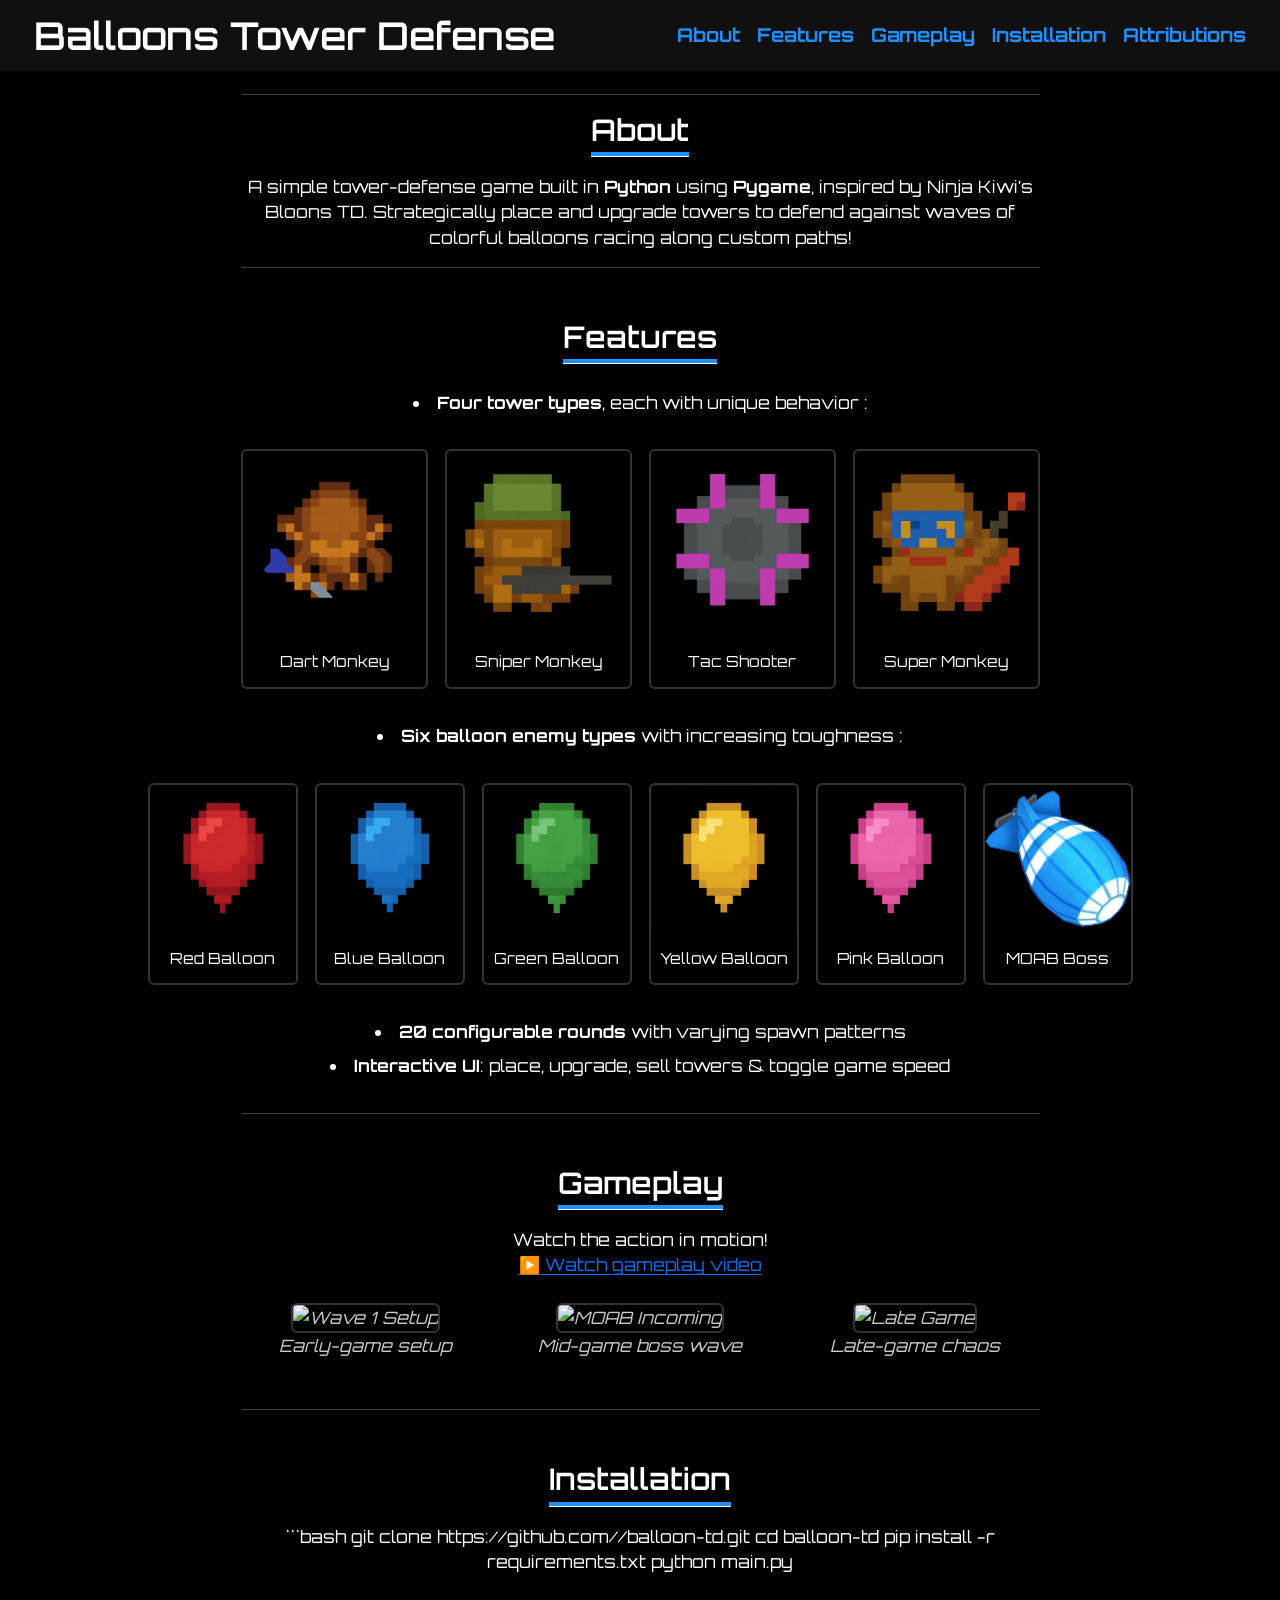
==== docs/index.html @ 15207406 "start to website" ====
<!DOCTYPE html>
<html xmlns="http://www.w3.org/1999/xhtml" lang="en" xml:lang="en"><head>

<meta charset="utf-8">
<meta name="generator" content="quarto-1.6.40">

<meta name="viewport" content="width=device-width, initial-scale=1.0, user-scalable=yes">


<title>index</title>
<style>
code{white-space: pre-wrap;}
span.smallcaps{font-variant: small-caps;}
div.columns{display: flex; gap: min(4vw, 1.5em);}
div.column{flex: auto; overflow-x: auto;}
div.hanging-indent{margin-left: 1.5em; text-indent: -1.5em;}
ul.task-list{list-style: none;}
ul.task-list li input[type="checkbox"] {
  width: 0.8em;
  margin: 0 0.8em 0.2em -1em; /* quarto-specific, see https://github.com/quarto-dev/quarto-cli/issues/4556 */ 
  vertical-align: middle;
}
</style>


<script src="index_files/libs/clipboard/clipboard.min.js"></script>
<script src="index_files/libs/quarto-html/quarto.js"></script>
<script src="index_files/libs/quarto-html/popper.min.js"></script>
<script src="index_files/libs/quarto-html/tippy.umd.min.js"></script>
<script src="index_files/libs/quarto-html/anchor.min.js"></script>
<link href="index_files/libs/quarto-html/tippy.css" rel="stylesheet">
<link href="index_files/libs/quarto-html/quarto-syntax-highlighting-549806ee2085284f45b00abea8c6df48.css" rel="stylesheet" id="quarto-text-highlighting-styles">
<script src="index_files/libs/bootstrap/bootstrap.min.js"></script>
<link href="index_files/libs/bootstrap/bootstrap-icons.css" rel="stylesheet">
<link href="index_files/libs/bootstrap/bootstrap-4ce768e874d43d81a767deb3a4ad9aad.min.css" rel="stylesheet" append-hash="true" id="quarto-bootstrap" data-mode="light">


</head>

<body class="fullcontent">

<div id="quarto-content" class="page-columns page-rows-contents page-layout-article">

<main class="content" id="quarto-document-content">




<p><link rel="stylesheet" href="style.css"></p>
<header class="site-header">
<h1>
Balloons Tower Defense
</h1>
<nav class="site-nav">
<a href="#about">About</a> <a href="#features">Features</a> <a href="#gameplay">Gameplay</a> <a href="#installation">Installation</a> <a href="#Attributions">Attributions</a>
</nav>
</header>
<hr>
<section id="about" class="level2">
<h2 class="anchored" data-anchor-id="about">About</h2>
<p>A simple tower-defense game built in <strong>Python</strong> using <strong>Pygame</strong>, inspired by Ninja Kiwi’s Bloons TD. Strategically place and upgrade towers to defend against waves of colorful balloons racing along custom paths!</p>
<hr>
</section>
<section id="features" class="level2">
<h2 class="anchored" data-anchor-id="features">Features</h2>
<ul>
<li><strong>Four tower types</strong>, each with unique behavior :</li>
</ul>
<div class="tower-grid">
<figure class="tower-item figure">
<img src="screenshots/monkey_images/dart_monkey.png" alt="Dart Monkey" class="figure-img">
<figcaption>
Dart Monkey
</figcaption>
</figure>
<figure class="tower-item figure">
<img src="screenshots/monkey_images/sniper_monkey.png" alt="Sniper Monkey" class="figure-img">
<figcaption>
Sniper Monkey
</figcaption>
</figure>
<figure class="tower-item figure">
<img src="screenshots/monkey_images/tac_tower.png" alt="Tac Shooter" class="figure-img">
<figcaption>
Tac Shooter
</figcaption>
</figure>
<figure class="tower-item figure">
<img src="screenshots/monkey_images/super_monkey.png" alt="Super Monkey" class="figure-img">
<figcaption>
Super Monkey
</figcaption>
</figure>
</div>
<ul>
<li><strong>Six balloon enemy types</strong> with increasing toughness :</li>
</ul>
<div class="balloon-grid">
<figure class="balloon-item figure">
<img src="screenshots/balloon_images/red_balloon.png" alt="Red Balloon" class="figure-img">
<figcaption>
Red Balloon
</figcaption>
</figure>
<figure class="balloon-item figure">
<img src="screenshots/balloon_images/blue_balloon.png" alt="Blue Balloon" class="figure-img">
<figcaption>
Blue Balloon
</figcaption>
</figure>
<figure class="balloon-item figure">
<img src="screenshots/balloon_images/green_balloon.png" alt="Green Balloon" class="figure-img">
<figcaption>
Green Balloon
</figcaption>
</figure>
<figure class="balloon-item figure">
<img src="screenshots/balloon_images/yellow_balloon.png" alt="Yellow Balloon" class="figure-img">
<figcaption>
Yellow Balloon
</figcaption>
</figure>
<figure class="balloon-item figure">
<img src="screenshots/balloon_images/pink_balloon.png" alt="Pink Balloon" class="figure-img">
<figcaption>
Pink Balloon
</figcaption>
</figure>
<figure class="balloon-item figure">
<img src="screenshots/balloon_images/moab.png" alt="MOAB Boss" class="figure-img">
<figcaption>
MOAB Boss
</figcaption>
</figure>
</div>
<ul>
<li><strong>20 configurable rounds</strong> with varying spawn patterns<br>
</li>
<li><strong>Interactive UI</strong>: place, upgrade, sell towers &amp; toggle game speed</li>
</ul>
<hr>
</section>
<section id="gameplay" class="level2">
<h2 class="anchored" data-anchor-id="gameplay">Gameplay</h2>
<p>Watch the action in motion!<br>
<a href="https://youtu.be/%3Cyour-video-id%3E">▶️ Watch gameplay video</a></p>
<div class="screenshot-grid">
<p><!-- Screenshot 1 --> <img src="path/to/screenshot1.png" class="img-fluid" alt="Wave 1 Setup"><br>
<em>Early-game setup</em></p>
<p><!-- Screenshot 2 --> <img src="path/to/screenshot2.png" class="img-fluid" alt="MOAB Incoming"><br>
<em>Mid-game boss wave</em></p>
<p><!-- Screenshot 3 --> <img src="path/to/screenshot3.png" class="img-fluid" alt="Late Game"><br>
<em>Late-game chaos</em></p>
</div>
<hr>
</section>
<section id="installation" class="level2">
<h2 class="anchored" data-anchor-id="installation">Installation</h2>
<p>```bash git clone https://github.com/<your-username>/balloon-td.git cd balloon-td pip install -r requirements.txt python main.py</your-username></p>
</section>

</main>
<!-- /main column -->
<script id="quarto-html-after-body" type="application/javascript">
window.document.addEventListener("DOMContentLoaded", function (event) {
  const toggleBodyColorMode = (bsSheetEl) => {
    const mode = bsSheetEl.getAttribute("data-mode");
    const bodyEl = window.document.querySelector("body");
    if (mode === "dark") {
      bodyEl.classList.add("quarto-dark");
      bodyEl.classList.remove("quarto-light");
    } else {
      bodyEl.classList.add("quarto-light");
      bodyEl.classList.remove("quarto-dark");
    }
  }
  const toggleBodyColorPrimary = () => {
    const bsSheetEl = window.document.querySelector("link#quarto-bootstrap");
    if (bsSheetEl) {
      toggleBodyColorMode(bsSheetEl);
    }
  }
  toggleBodyColorPrimary();  
  const icon = "";
  const anchorJS = new window.AnchorJS();
  anchorJS.options = {
    placement: 'right',
    icon: icon
  };
  anchorJS.add('.anchored');
  const isCodeAnnotation = (el) => {
    for (const clz of el.classList) {
      if (clz.startsWith('code-annotation-')) {                     
        return true;
      }
    }
    return false;
  }
  const onCopySuccess = function(e) {
    // button target
    const button = e.trigger;
    // don't keep focus
    button.blur();
    // flash "checked"
    button.classList.add('code-copy-button-checked');
    var currentTitle = button.getAttribute("title");
    button.setAttribute("title", "Copied!");
    let tooltip;
    if (window.bootstrap) {
      button.setAttribute("data-bs-toggle", "tooltip");
      button.setAttribute("data-bs-placement", "left");
      button.setAttribute("data-bs-title", "Copied!");
      tooltip = new bootstrap.Tooltip(button, 
        { trigger: "manual", 
          customClass: "code-copy-button-tooltip",
          offset: [0, -8]});
      tooltip.show();    
    }
    setTimeout(function() {
      if (tooltip) {
        tooltip.hide();
        button.removeAttribute("data-bs-title");
        button.removeAttribute("data-bs-toggle");
        button.removeAttribute("data-bs-placement");
      }
      button.setAttribute("title", currentTitle);
      button.classList.remove('code-copy-button-checked');
    }, 1000);
    // clear code selection
    e.clearSelection();
  }
  const getTextToCopy = function(trigger) {
      const codeEl = trigger.previousElementSibling.cloneNode(true);
      for (const childEl of codeEl.children) {
        if (isCodeAnnotation(childEl)) {
          childEl.remove();
        }
      }
      return codeEl.innerText;
  }
  const clipboard = new window.ClipboardJS('.code-copy-button:not([data-in-quarto-modal])', {
    text: getTextToCopy
  });
  clipboard.on('success', onCopySuccess);
  if (window.document.getElementById('quarto-embedded-source-code-modal')) {
    const clipboardModal = new window.ClipboardJS('.code-copy-button[data-in-quarto-modal]', {
      text: getTextToCopy,
      container: window.document.getElementById('quarto-embedded-source-code-modal')
    });
    clipboardModal.on('success', onCopySuccess);
  }
    var localhostRegex = new RegExp(/^(?:http|https):\/\/localhost\:?[0-9]*\//);
    var mailtoRegex = new RegExp(/^mailto:/);
      var filterRegex = new RegExp('/' + window.location.host + '/');
    var isInternal = (href) => {
        return filterRegex.test(href) || localhostRegex.test(href) || mailtoRegex.test(href);
    }
    // Inspect non-navigation links and adorn them if external
 	var links = window.document.querySelectorAll('a[href]:not(.nav-link):not(.navbar-brand):not(.toc-action):not(.sidebar-link):not(.sidebar-item-toggle):not(.pagination-link):not(.no-external):not([aria-hidden]):not(.dropdown-item):not(.quarto-navigation-tool):not(.about-link)');
    for (var i=0; i<links.length; i++) {
      const link = links[i];
      if (!isInternal(link.href)) {
        // undo the damage that might have been done by quarto-nav.js in the case of
        // links that we want to consider external
        if (link.dataset.originalHref !== undefined) {
          link.href = link.dataset.originalHref;
        }
      }
    }
  function tippyHover(el, contentFn, onTriggerFn, onUntriggerFn) {
    const config = {
      allowHTML: true,
      maxWidth: 500,
      delay: 100,
      arrow: false,
      appendTo: function(el) {
          return el.parentElement;
      },
      interactive: true,
      interactiveBorder: 10,
      theme: 'quarto',
      placement: 'bottom-start',
    };
    if (contentFn) {
      config.content = contentFn;
    }
    if (onTriggerFn) {
      config.onTrigger = onTriggerFn;
    }
    if (onUntriggerFn) {
      config.onUntrigger = onUntriggerFn;
    }
    window.tippy(el, config); 
  }
  const noterefs = window.document.querySelectorAll('a[role="doc-noteref"]');
  for (var i=0; i<noterefs.length; i++) {
    const ref = noterefs[i];
    tippyHover(ref, function() {
      // use id or data attribute instead here
      let href = ref.getAttribute('data-footnote-href') || ref.getAttribute('href');
      try { href = new URL(href).hash; } catch {}
      const id = href.replace(/^#\/?/, "");
      const note = window.document.getElementById(id);
      if (note) {
        return note.innerHTML;
      } else {
        return "";
      }
    });
  }
  const xrefs = window.document.querySelectorAll('a.quarto-xref');
  const processXRef = (id, note) => {
    // Strip column container classes
    const stripColumnClz = (el) => {
      el.classList.remove("page-full", "page-columns");
      if (el.children) {
        for (const child of el.children) {
          stripColumnClz(child);
        }
      }
    }
    stripColumnClz(note)
    if (id === null || id.startsWith('sec-')) {
      // Special case sections, only their first couple elements
      const container = document.createElement("div");
      if (note.children && note.children.length > 2) {
        container.appendChild(note.children[0].cloneNode(true));
        for (let i = 1; i < note.children.length; i++) {
          const child = note.children[i];
          if (child.tagName === "P" && child.innerText === "") {
            continue;
          } else {
            container.appendChild(child.cloneNode(true));
            break;
          }
        }
        if (window.Quarto?.typesetMath) {
          window.Quarto.typesetMath(container);
        }
        return container.innerHTML
      } else {
        if (window.Quarto?.typesetMath) {
          window.Quarto.typesetMath(note);
        }
        return note.innerHTML;
      }
    } else {
      // Remove any anchor links if they are present
      const anchorLink = note.querySelector('a.anchorjs-link');
      if (anchorLink) {
        anchorLink.remove();
      }
      if (window.Quarto?.typesetMath) {
        window.Quarto.typesetMath(note);
      }
      if (note.classList.contains("callout")) {
        return note.outerHTML;
      } else {
        return note.innerHTML;
      }
    }
  }
  for (var i=0; i<xrefs.length; i++) {
    const xref = xrefs[i];
    tippyHover(xref, undefined, function(instance) {
      instance.disable();
      let url = xref.getAttribute('href');
      let hash = undefined; 
      if (url.startsWith('#')) {
        hash = url;
      } else {
        try { hash = new URL(url).hash; } catch {}
      }
      if (hash) {
        const id = hash.replace(/^#\/?/, "");
        const note = window.document.getElementById(id);
        if (note !== null) {
          try {
            const html = processXRef(id, note.cloneNode(true));
            instance.setContent(html);
          } finally {
            instance.enable();
            instance.show();
          }
        } else {
          // See if we can fetch this
          fetch(url.split('#')[0])
          .then(res => res.text())
          .then(html => {
            const parser = new DOMParser();
            const htmlDoc = parser.parseFromString(html, "text/html");
            const note = htmlDoc.getElementById(id);
            if (note !== null) {
              const html = processXRef(id, note);
              instance.setContent(html);
            } 
          }).finally(() => {
            instance.enable();
            instance.show();
          });
        }
      } else {
        // See if we can fetch a full url (with no hash to target)
        // This is a special case and we should probably do some content thinning / targeting
        fetch(url)
        .then(res => res.text())
        .then(html => {
          const parser = new DOMParser();
          const htmlDoc = parser.parseFromString(html, "text/html");
          const note = htmlDoc.querySelector('main.content');
          if (note !== null) {
            // This should only happen for chapter cross references
            // (since there is no id in the URL)
            // remove the first header
            if (note.children.length > 0 && note.children[0].tagName === "HEADER") {
              note.children[0].remove();
            }
            const html = processXRef(null, note);
            instance.setContent(html);
          } 
        }).finally(() => {
          instance.enable();
          instance.show();
        });
      }
    }, function(instance) {
    });
  }
      let selectedAnnoteEl;
      const selectorForAnnotation = ( cell, annotation) => {
        let cellAttr = 'data-code-cell="' + cell + '"';
        let lineAttr = 'data-code-annotation="' +  annotation + '"';
        const selector = 'span[' + cellAttr + '][' + lineAttr + ']';
        return selector;
      }
      const selectCodeLines = (annoteEl) => {
        const doc = window.document;
        const targetCell = annoteEl.getAttribute("data-target-cell");
        const targetAnnotation = annoteEl.getAttribute("data-target-annotation");
        const annoteSpan = window.document.querySelector(selectorForAnnotation(targetCell, targetAnnotation));
        const lines = annoteSpan.getAttribute("data-code-lines").split(",");
        const lineIds = lines.map((line) => {
          return targetCell + "-" + line;
        })
        let top = null;
        let height = null;
        let parent = null;
        if (lineIds.length > 0) {
            //compute the position of the single el (top and bottom and make a div)
            const el = window.document.getElementById(lineIds[0]);
            top = el.offsetTop;
            height = el.offsetHeight;
            parent = el.parentElement.parentElement;
          if (lineIds.length > 1) {
            const lastEl = window.document.getElementById(lineIds[lineIds.length - 1]);
            const bottom = lastEl.offsetTop + lastEl.offsetHeight;
            height = bottom - top;
          }
          if (top !== null && height !== null && parent !== null) {
            // cook up a div (if necessary) and position it 
            let div = window.document.getElementById("code-annotation-line-highlight");
            if (div === null) {
              div = window.document.createElement("div");
              div.setAttribute("id", "code-annotation-line-highlight");
              div.style.position = 'absolute';
              parent.appendChild(div);
            }
            div.style.top = top - 2 + "px";
            div.style.height = height + 4 + "px";
            div.style.left = 0;
            let gutterDiv = window.document.getElementById("code-annotation-line-highlight-gutter");
            if (gutterDiv === null) {
              gutterDiv = window.document.createElement("div");
              gutterDiv.setAttribute("id", "code-annotation-line-highlight-gutter");
              gutterDiv.style.position = 'absolute';
              const codeCell = window.document.getElementById(targetCell);
              const gutter = codeCell.querySelector('.code-annotation-gutter');
              gutter.appendChild(gutterDiv);
            }
            gutterDiv.style.top = top - 2 + "px";
            gutterDiv.style.height = height + 4 + "px";
          }
          selectedAnnoteEl = annoteEl;
        }
      };
      const unselectCodeLines = () => {
        const elementsIds = ["code-annotation-line-highlight", "code-annotation-line-highlight-gutter"];
        elementsIds.forEach((elId) => {
          const div = window.document.getElementById(elId);
          if (div) {
            div.remove();
          }
        });
        selectedAnnoteEl = undefined;
      };
        // Handle positioning of the toggle
    window.addEventListener(
      "resize",
      throttle(() => {
        elRect = undefined;
        if (selectedAnnoteEl) {
          selectCodeLines(selectedAnnoteEl);
        }
      }, 10)
    );
    function throttle(fn, ms) {
    let throttle = false;
    let timer;
      return (...args) => {
        if(!throttle) { // first call gets through
            fn.apply(this, args);
            throttle = true;
        } else { // all the others get throttled
            if(timer) clearTimeout(timer); // cancel #2
            timer = setTimeout(() => {
              fn.apply(this, args);
              timer = throttle = false;
            }, ms);
        }
      };
    }
      // Attach click handler to the DT
      const annoteDls = window.document.querySelectorAll('dt[data-target-cell]');
      for (const annoteDlNode of annoteDls) {
        annoteDlNode.addEventListener('click', (event) => {
          const clickedEl = event.target;
          if (clickedEl !== selectedAnnoteEl) {
            unselectCodeLines();
            const activeEl = window.document.querySelector('dt[data-target-cell].code-annotation-active');
            if (activeEl) {
              activeEl.classList.remove('code-annotation-active');
            }
            selectCodeLines(clickedEl);
            clickedEl.classList.add('code-annotation-active');
          } else {
            // Unselect the line
            unselectCodeLines();
            clickedEl.classList.remove('code-annotation-active');
          }
        });
      }
  const findCites = (el) => {
    const parentEl = el.parentElement;
    if (parentEl) {
      const cites = parentEl.dataset.cites;
      if (cites) {
        return {
          el,
          cites: cites.split(' ')
        };
      } else {
        return findCites(el.parentElement)
      }
    } else {
      return undefined;
    }
  };
  var bibliorefs = window.document.querySelectorAll('a[role="doc-biblioref"]');
  for (var i=0; i<bibliorefs.length; i++) {
    const ref = bibliorefs[i];
    const citeInfo = findCites(ref);
    if (citeInfo) {
      tippyHover(citeInfo.el, function() {
        var popup = window.document.createElement('div');
        citeInfo.cites.forEach(function(cite) {
          var citeDiv = window.document.createElement('div');
          citeDiv.classList.add('hanging-indent');
          citeDiv.classList.add('csl-entry');
          var biblioDiv = window.document.getElementById('ref-' + cite);
          if (biblioDiv) {
            citeDiv.innerHTML = biblioDiv.innerHTML;
          }
          popup.appendChild(citeDiv);
        });
        return popup.innerHTML;
      });
    }
  }
});
</script>
</div> <!-- /content -->




</body></html>
---- docs/style.css ----
/* docs/style.css */

/* ── IMPORT & FONT ───────────────────────────────────────────────────────────── */
@import url('https://fonts.googleapis.com/css2?family=Orbitron:wght@400;700&display=swap');

/* ── GLOBAL RESET ────────────────────────────────────────────────────────────── */
* {
  box-sizing: border-box;
}
body {
  margin: 0;
  padding: 0;
  background: #000;
  color: #fff;
  font-family: 'Orbitron', sans-serif;
  text-align: center;
}

/* ── HEADER BAR ─────────────────────────────────────────────────────────────── */
.site-header {
  position: fixed;
  top: 0;
  left: 0;
  width: 100%;
  background: rgba(17, 17, 17, 0.95);
  padding: 0.75rem 2rem;           /* smaller vertical padding to tighten the bar */
  display: flex;
  align-items: center;
  justify-content: space-between;
  box-shadow: 0 2px 5px rgba(0, 0, 0, 0.5);
  z-index: 1000;
}

.site-header h1 {
  margin: 0;
  font-size: 2.25rem;
  color: #fff;
  text-align: left;               /* keep the title flush left */
}

/* ── NAV LINKS ──────────────────────────────────────────────────────────────── */
.site-nav {
  display: flex;
  gap: 1rem;
}

.site-nav a {
  color: #1e90ff;
  font-size: 1.125rem;            /* slightly smaller for balance */
  font-weight: bold;
  text-decoration: none;
  transition: color 0.3s ease;
}
.site-nav a:hover {
  color: #fff;
  text-decoration: underline;
}

/* ── CONTENT PADDING ───────────────────────────────────────────────────────── */
.content,
main {
  /* push everything down so it's not hidden behind the fixed header */
  padding-top: 3.5rem;            /* approx equal to header height */
}

/* ── HIDE AUTO-GENERATED ANCHORS ───────────────────────────────────────────── */
.content h1 a,
.content h2 a,
.content h3 a,
.content h4 a,
.content h5 a,
.content h6 a {
  display: none !important;
}

/* ── SECTION HEADERS ───────────────────────────────────────────────────────── */
.content h2 {
    display: inline-block;
    position: relative;
    margin: 2rem auto 1rem;
    padding-bottom: 0.5rem;
    font-size: 1.75rem;
  }
  
  .content h2::after {
    content: '';
    position: absolute;
    left: 0;
    bottom: 0;
    width: 100%;
    height: 4px;
    background: #1e90ff;
  }
  
  /* ── FORCE FEATURES HEADING TO BREAK ─────────────────────────────────── */
  h2#features {
    display: block;       /* full-width, so next element drops below */
    margin-bottom: 1rem;  /* breathing room under “Features” */
  }
  
/* ── FEATURES ── */
#features {
    text-align: center;      /* center the list container */
  }
  
  #features ul {
    padding-left: 0;         /* remove default indent */
    margin: 0 auto 2rem;     /* center and add bottom spacing */
    max-width: 800px;        /* keep your width cap */
    
    list-style-position: inside;  /* bullet becomes part of text flow */
    text-align: center;           /* center bullet + text together */
  }
  
  #features ul li {
    margin: 0.5rem 0;        /* vertical spacing between items */
  }
  
  
/* tower/gallery captions */
.tower-grid,
.balloon-grid {
  display: flex;
  justify-content: center;
  gap: 1rem;
  margin: 1rem auto 2rem;
}

.tower-grid .tower-item,
.balloon-grid .balloon-item {
  display: flex;
  flex-direction: column;
  align-items: center;
}

.tower-grid figure,
.balloon-grid figure {
  margin: 0;
  padding: 0;
  border: 2px solid #333;
  border-radius: 6px;
  overflow: hidden;
}

.tower-grid img,
.balloon-grid img {
  display: block;
  width: 100%;
  height: auto;
}

.tower-grid figcaption,
.balloon-grid figcaption {
  margin-top: 0.5rem;
  padding: 0 0.25rem 0.75rem;
  color: #fff;
  font-size: 0.9rem;
  text-align: center;
}

/* ── UNIFORM BALLOON WIDTH ───────────────────────────────────────────────── */
.balloon-grid .balloon-item {
    width: 150px;
    flex: 0 0 150px;
  }
  .balloon-grid img {
    width: 100%;
    height: auto;
  }

/* ── GAMEPLAY SCREENSHOTS ─────────────────────────────────────────────────── */
.screenshot-grid {
  display: grid;
  grid-template-columns: repeat(auto-fit, minmax(200px, 1fr));
  gap: 1.5rem;
  margin: 1rem 0 2rem;
}
.screenshot-grid img {
  width: 100%;
  height: auto;
  border: 2px solid #333;
  border-radius: 6px;
}
.screenshot-grid em,
.screenshot-grid p {
  margin-top: 0.5rem;
  color: #ccc;
  font-style: italic;
}

/* ── FOOTER ───────────────────────────────────────────────────────────────── */
footer {
  padding: 2rem 0;
  background: #111;
  font-size: 0.9rem;
}
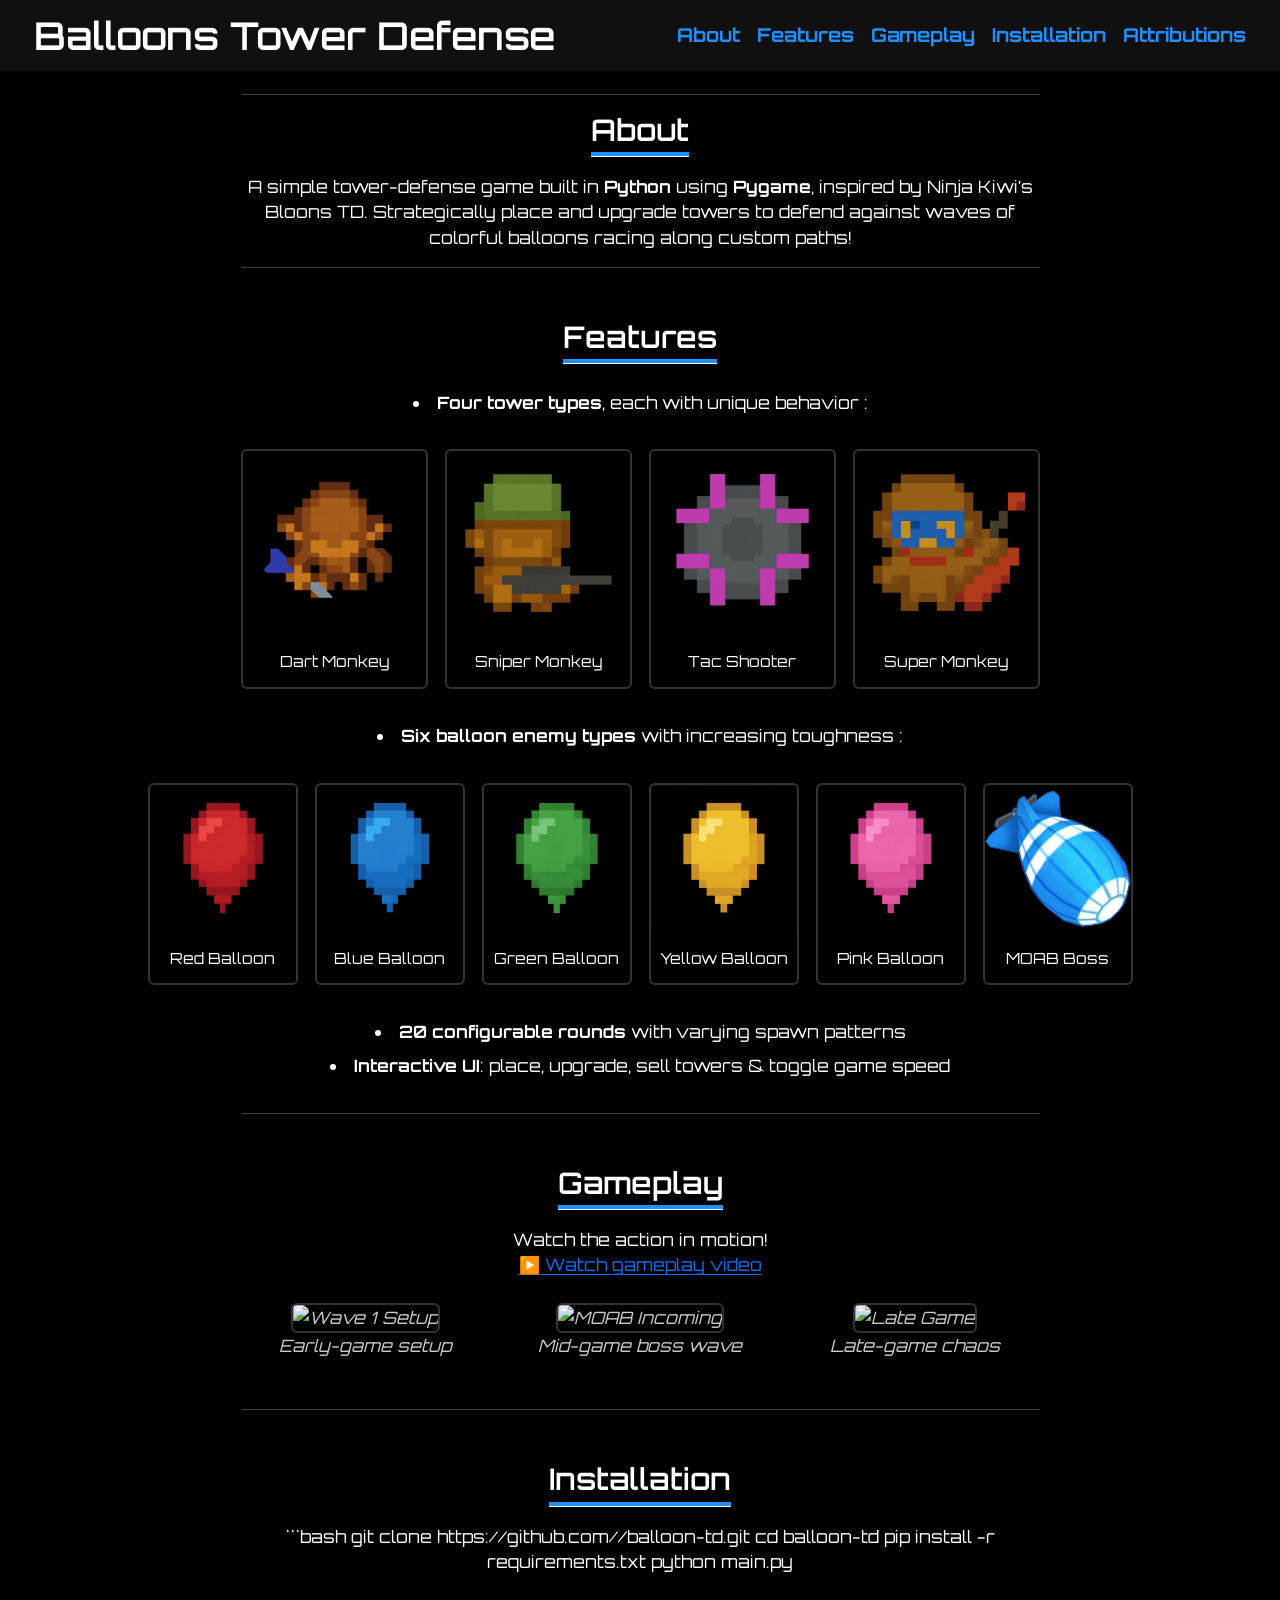
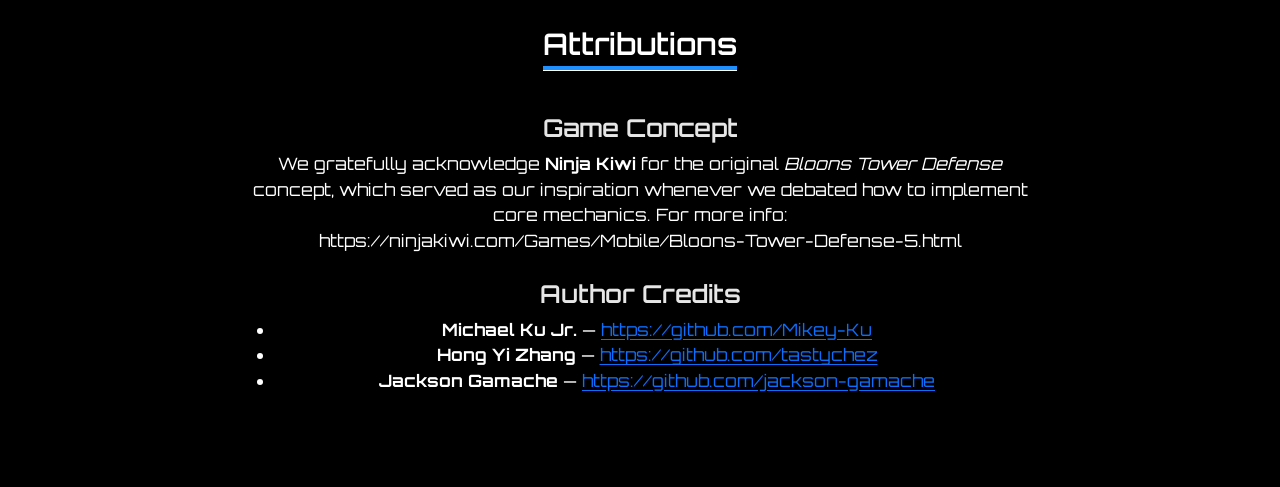
==== commit ce45036f: "attributions" ====
--- a/docs/index.html
+++ b/docs/index.html
@@ -157,6 +157,23 @@
 <section id="installation" class="level2">
 <h2 class="anchored" data-anchor-id="installation">Installation</h2>
 <p>```bash git clone https://github.com/<your-username>/balloon-td.git cd balloon-td pip install -r requirements.txt python main.py</your-username></p>
+</section>
+<section id="attributions" class="level2">
+<h2 class="anchored" data-anchor-id="attributions">Attributions</h2>
+<section id="game-concept" class="level3">
+<h3 class="anchored" data-anchor-id="game-concept">Game Concept</h3>
+<p>We gratefully acknowledge <strong>Ninja Kiwi</strong> for the original <em>Bloons Tower Defense</em> concept, which served as our inspiration whenever we debated how to implement core mechanics. For more info:<br>
+https://ninjakiwi.com/Games/Mobile/Bloons-Tower-Defense-5.html</p>
+</section>
+<section id="author-credits" class="level3">
+<h3 class="anchored" data-anchor-id="author-credits">Author Credits</h3>
+<ul>
+<li><strong>Michael Ku Jr.</strong> — <a href="https://github.com/Mikey-Ku">https://github.com/Mikey-Ku</a></li>
+<li><strong>Hong Yi Zhang</strong> — <a href="https://github.com/tastychez">https://github.com/tastychez</a><br>
+</li>
+<li><strong>Jackson Gamache</strong> — <a href="https://github.com/jackson-gamache">https://github.com/jackson-gamache</a></li>
+</ul>
+</section>
 </section>
 
 </main>
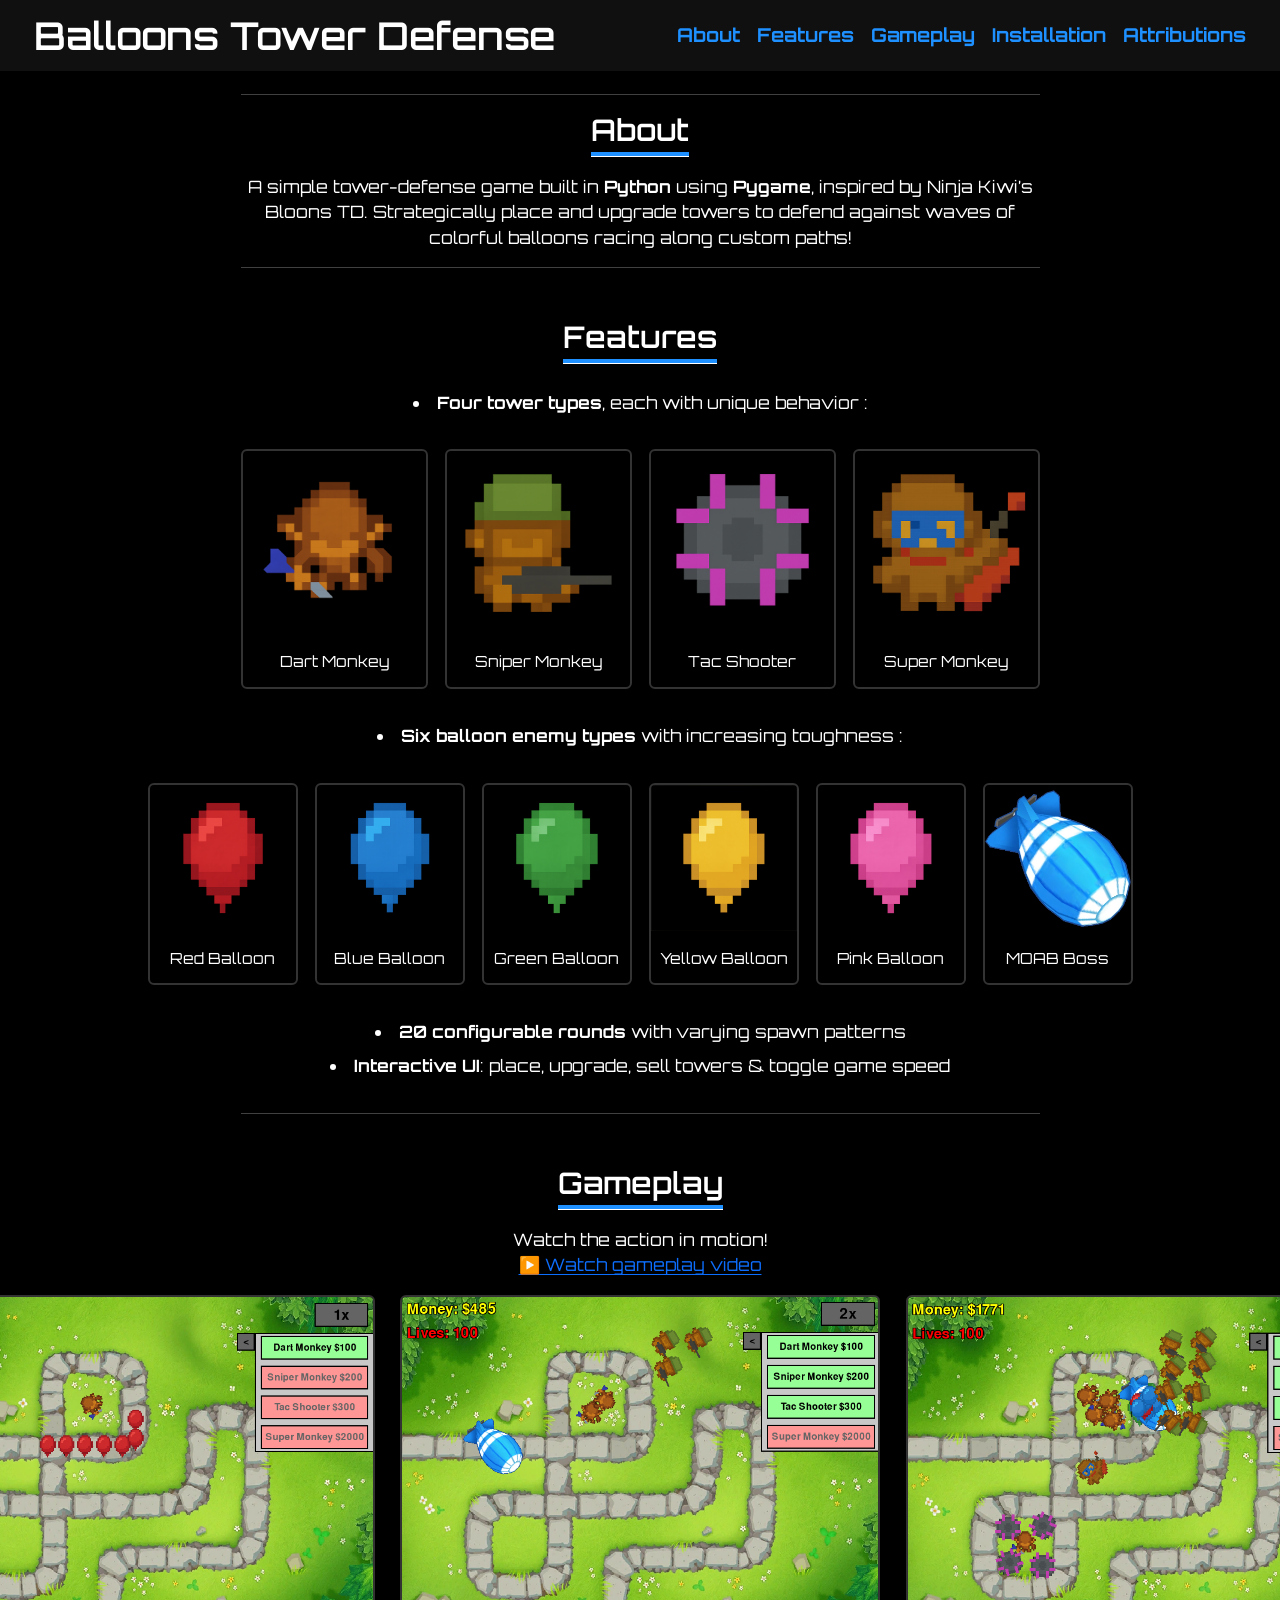
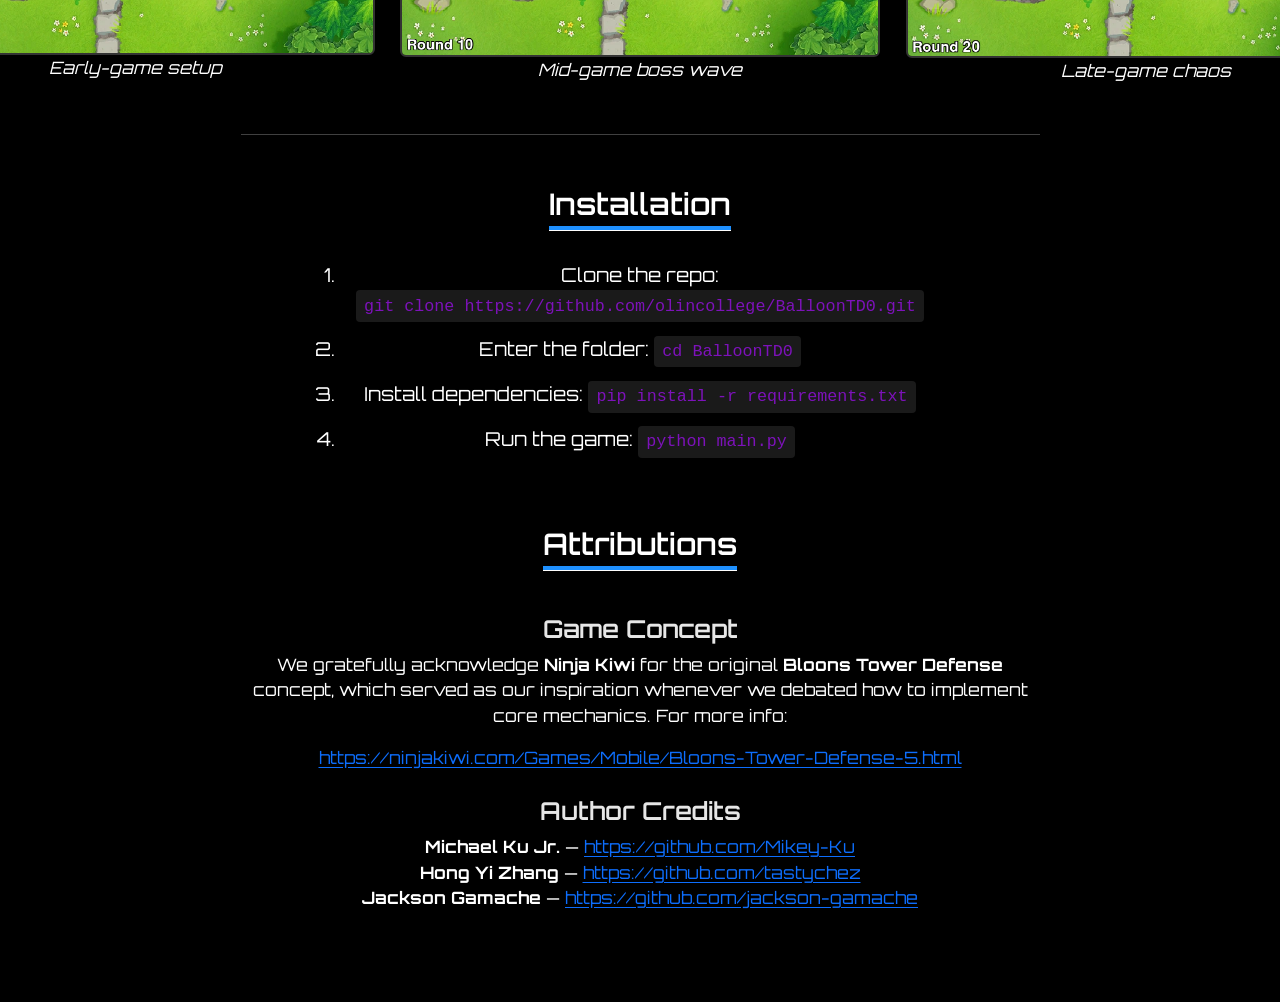
==== commit 233f59c0: "updated website" ====
--- a/docs/index.html
+++ b/docs/index.html
@@ -145,34 +145,34 @@
 <p>Watch the action in motion!<br>
 <a href="https://youtu.be/%3Cyour-video-id%3E">▶️ Watch gameplay video</a></p>
 <div class="screenshot-grid">
-<p><!-- Screenshot 1 --> <img src="path/to/screenshot1.png" class="img-fluid" alt="Wave 1 Setup"><br>
+<p><!-- Screenshot 1 --> <img src="screenshots/game_stages/wave_1_setup.png" class="img-fluid" alt="Wave 1 Setup"><br>
 <em>Early-game setup</em></p>
-<p><!-- Screenshot 2 --> <img src="path/to/screenshot2.png" class="img-fluid" alt="MOAB Incoming"><br>
+<p><!-- Screenshot 2 --> <img src="screenshots/game_stages/moab_setup2.png" class="img-fluid" alt="MOAB Incoming"><br>
 <em>Mid-game boss wave</em></p>
-<p><!-- Screenshot 3 --> <img src="path/to/screenshot3.png" class="img-fluid" alt="Late Game"><br>
+<p><!-- Screenshot 3 --> <img src="screenshots/game_stages/last_round.png" class="img-fluid" alt="Late Game"><br>
 <em>Late-game chaos</em></p>
 </div>
 <hr>
 </section>
 <section id="installation" class="level2">
 <h2 class="anchored" data-anchor-id="installation">Installation</h2>
-<p>```bash git clone https://github.com/<your-username>/balloon-td.git cd balloon-td pip install -r requirements.txt python main.py</your-username></p>
+<ol type="1">
+<li>Clone the repo: <code>git clone https://github.com/olincollege/BalloonTD0.git</code></li>
+<li>Enter the folder: <code>cd BalloonTD0</code></li>
+<li>Install dependencies: <code>pip install -r requirements.txt</code></li>
+<li>Run the game: <code>python main.py</code></li>
+</ol>
 </section>
 <section id="attributions" class="level2">
 <h2 class="anchored" data-anchor-id="attributions">Attributions</h2>
 <section id="game-concept" class="level3">
 <h3 class="anchored" data-anchor-id="game-concept">Game Concept</h3>
-<p>We gratefully acknowledge <strong>Ninja Kiwi</strong> for the original <em>Bloons Tower Defense</em> concept, which served as our inspiration whenever we debated how to implement core mechanics. For more info:<br>
-https://ninjakiwi.com/Games/Mobile/Bloons-Tower-Defense-5.html</p>
+<p>We gratefully acknowledge <strong>Ninja Kiwi</strong> for the original <strong>Bloons Tower Defense</strong> concept, which served as our inspiration whenever we debated how to implement core mechanics. For more info:</p>
+<p><a href="https://ninjakiwi.com/Games/Mobile/Bloons-Tower-Defense-5.html">https://ninjakiwi.com/Games/Mobile/Bloons-Tower-Defense-5.html</a></p>
 </section>
 <section id="author-credits" class="level3">
 <h3 class="anchored" data-anchor-id="author-credits">Author Credits</h3>
-<ul>
-<li><strong>Michael Ku Jr.</strong> — <a href="https://github.com/Mikey-Ku">https://github.com/Mikey-Ku</a></li>
-<li><strong>Hong Yi Zhang</strong> — <a href="https://github.com/tastychez">https://github.com/tastychez</a><br>
-</li>
-<li><strong>Jackson Gamache</strong> — <a href="https://github.com/jackson-gamache">https://github.com/jackson-gamache</a></li>
-</ul>
+<p><strong>Michael Ku Jr.</strong> — <a href="https://github.com/Mikey-Ku">https://github.com/Mikey-Ku</a> <br> <strong>Hong Yi Zhang</strong> — <a href="https://github.com/tastychez">https://github.com/tastychez</a> <br> <strong>Jackson Gamache</strong> — <a href="https://github.com/jackson-gamache">https://github.com/jackson-gamache</a><br></p>
 </section>
 </section>
 
--- a/docs/style.css
+++ b/docs/style.css
@@ -170,23 +170,21 @@
 
 /* ── GAMEPLAY SCREENSHOTS ─────────────────────────────────────────────────── */
 .screenshot-grid {
-  display: grid;
-  grid-template-columns: repeat(auto-fit, minmax(200px, 1fr));
-  gap: 1.5rem;
-  margin: 1rem 0 2rem;
-}
-.screenshot-grid img {
-  width: 100%;
-  height: auto;
-  border: 2px solid #333;
-  border-radius: 6px;
-}
-.screenshot-grid em,
-.screenshot-grid p {
-  margin-top: 0.5rem;
-  color: #ccc;
-  font-style: italic;
-}
+    display: grid;
+    grid-template-columns: repeat(3, 480px);  /* three 480px-wide columns */
+    justify-content: center;                  /* center the whole grid */
+    gap: 1.5rem;
+    margin: 1rem auto 2rem;                   /* auto-side margins center container */
+  }
+  
+  .screenshot-grid img {
+    width: 100%;   /* fill its 480px cell */
+    height: auto;
+    border: 2px solid #333;
+    border-radius: 6px;
+    max-width: none; /* allow it to grow to full cell width */
+  }
+  
 
 /* ── FOOTER ───────────────────────────────────────────────────────────────── */
 footer {
@@ -194,3 +192,24 @@
   background: #111;
   font-size: 0.9rem;
 }
+
+/* ── INSTALLATION STEPS ───────────────────────────────────────────────────── */
+#installation ol {
+    max-width: 600px;       /* cap width so text lines aren’t super wide */
+    margin: 0 auto 2rem;    /* center it with some bottom space */
+    padding-left: 0;        /* remove default indent */
+  }
+  
+  #installation ol li {
+    margin: 0.75rem 0;      /* space between steps */
+    font-size: 1.125rem;    /* match your body text size */
+  }
+  
+  #installation ol li code {
+    display: inline-block;  
+    padding: 0.2rem 0.5rem;  /* tiny pill around code */
+    background: rgba(255,255,255,0.1);
+    border-radius: 4px;
+    font-family: monospace;
+  }
+  
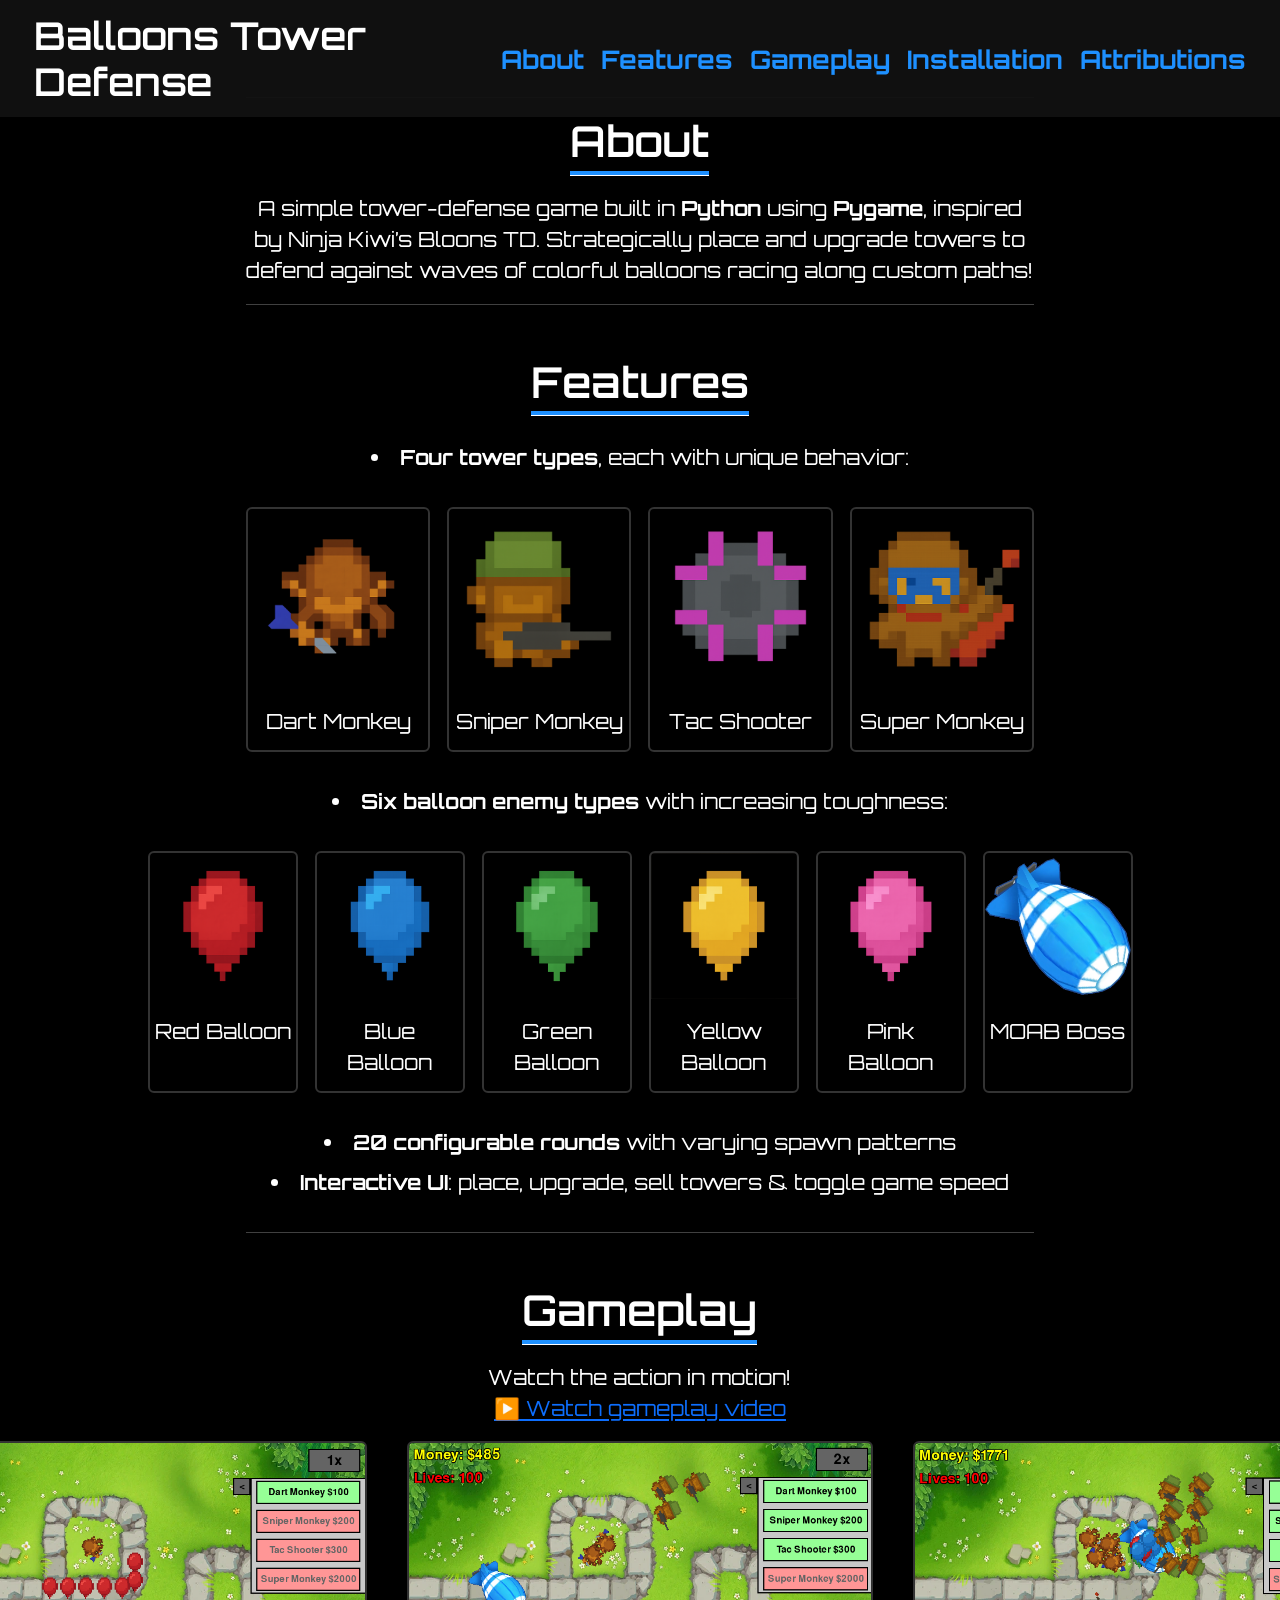
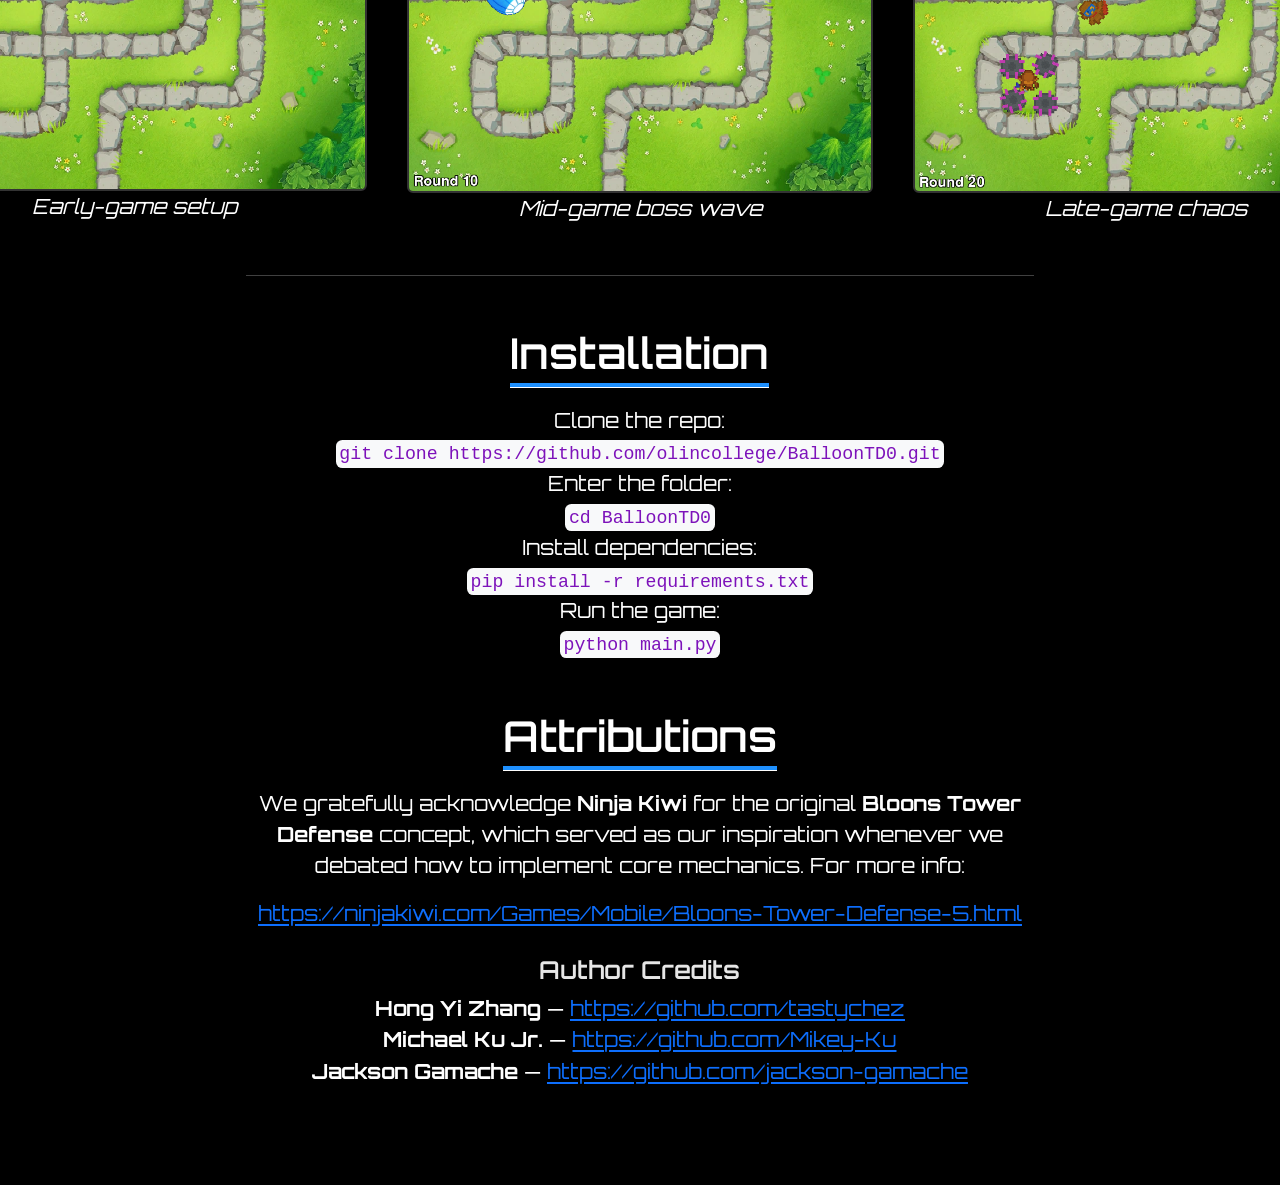
==== commit 5f6a7dc3: "website update" ====
--- a/docs/index.html
+++ b/docs/index.html
@@ -52,7 +52,7 @@
 Balloons Tower Defense
 </h1>
 <nav class="site-nav">
-<a href="#about">About</a> <a href="#features">Features</a> <a href="#gameplay">Gameplay</a> <a href="#installation">Installation</a> <a href="#Attributions">Attributions</a>
+<a href="#about">About</a> <a href="#features">Features</a> <a href="#gameplay">Gameplay</a> <a href="#installation">Installation</a> <a href="#attributions">Attributions</a>
 </nav>
 </header>
 <hr>
@@ -64,7 +64,7 @@
 <section id="features" class="level2">
 <h2 class="anchored" data-anchor-id="features">Features</h2>
 <ul>
-<li><strong>Four tower types</strong>, each with unique behavior :</li>
+<li><strong>Four tower types</strong>, each with unique behavior:</li>
 </ul>
 <div class="tower-grid">
 <figure class="tower-item figure">
@@ -93,7 +93,7 @@
 </figure>
 </div>
 <ul>
-<li><strong>Six balloon enemy types</strong> with increasing toughness :</li>
+<li><strong>Six balloon enemy types</strong> with increasing toughness:</li>
 </ul>
 <div class="balloon-grid">
 <figure class="balloon-item figure">
@@ -156,23 +156,29 @@
 </section>
 <section id="installation" class="level2">
 <h2 class="anchored" data-anchor-id="installation">Installation</h2>
-<ol type="1">
-<li>Clone the repo: <code>git clone https://github.com/olincollege/BalloonTD0.git</code></li>
-<li>Enter the folder: <code>cd BalloonTD0</code></li>
-<li>Install dependencies: <code>pip install -r requirements.txt</code></li>
-<li>Run the game: <code>python main.py</code></li>
-</ol>
+<p>Clone the repo: <br><code>git clone https://github.com/olincollege/BalloonTD0.git</code><br> Enter the folder: <br> <code>cd BalloonTD0</code> <br> Install dependencies: <br> <code>pip install -r requirements.txt</code><br> Run the game: <br> <code>python main.py</code> <br></p>
 </section>
 <section id="attributions" class="level2">
 <h2 class="anchored" data-anchor-id="attributions">Attributions</h2>
-<section id="game-concept" class="level3">
-<h3 class="anchored" data-anchor-id="game-concept">Game Concept</h3>
 <p>We gratefully acknowledge <strong>Ninja Kiwi</strong> for the original <strong>Bloons Tower Defense</strong> concept, which served as our inspiration whenever we debated how to implement core mechanics. For more info:</p>
 <p><a href="https://ninjakiwi.com/Games/Mobile/Bloons-Tower-Defense-5.html">https://ninjakiwi.com/Games/Mobile/Bloons-Tower-Defense-5.html</a></p>
-</section>
 <section id="author-credits" class="level3">
 <h3 class="anchored" data-anchor-id="author-credits">Author Credits</h3>
-<p><strong>Michael Ku Jr.</strong> — <a href="https://github.com/Mikey-Ku">https://github.com/Mikey-Ku</a> <br> <strong>Hong Yi Zhang</strong> — <a href="https://github.com/tastychez">https://github.com/tastychez</a> <br> <strong>Jackson Gamache</strong> — <a href="https://github.com/jackson-gamache">https://github.com/jackson-gamache</a><br></p>
+<p><strong>Hong Yi Zhang</strong> — <a href="https://github.com/tastychez">https://github.com/tastychez</a> <br> <strong>Michael Ku Jr.</strong> — <a href="https://github.com/Mikey-Ku">https://github.com/Mikey-Ku</a> <br> <strong>Jackson Gamache</strong> — <a href="https://github.com/jackson-gamache">https://github.com/jackson-gamache</a><br></p>
+<!-- Smooth scrolling & header offset fix -->
+<script>
+  document.querySelectorAll('.site-nav a[href^="#"]').forEach(anchor => {
+    anchor.addEventListener('click', function(e) {
+      e.preventDefault();
+      const headerH = document.querySelector('.site-header').offsetHeight;
+      const id = this.getAttribute('href').slice(1);
+      const target = document.getElementById(id);
+      if (!target) return;
+      const y = target.getBoundingClientRect().top + window.pageYOffset - headerH;
+      window.scrollTo({ top: y, behavior: 'smooth' });
+    });
+  });
+</script>
 </section>
 </section>
 
--- a/docs/style.css
+++ b/docs/style.css
@@ -62,7 +62,14 @@
   /* push everything down so it's not hidden behind the fixed header */
   padding-top: 3.5rem;            /* approx equal to header height */
 }
-
+/* ── FIX ANCHOR SCROLLING UNDER FIXED HEADER ───────────────────────────── */
+.content {
+    /* push content down */
+    padding-top: 3.5rem;
+    /* leave 3.5rem of “scroll padding” so anchors never go beneath the header */
+    scroll-padding-top: 3.5rem;
+  }
+  
 /* ── HIDE AUTO-GENERATED ANCHORS ───────────────────────────────────────────── */
 .content h1 a,
 .content h2 a,
@@ -178,7 +185,7 @@
   }
   
   .screenshot-grid img {
-    width: 100%;   /* fill its 480px cell */
+    width: 97%;   /* fill its 480px cell */
     height: auto;
     border: 2px solid #333;
     border-radius: 6px;
@@ -212,4 +219,39 @@
     border-radius: 4px;
     font-family: monospace;
   }
+  
+  /* ── TYPOGRAPHY SCALE ───────────────────────────────────────────────────────── */
+
+/* bump up the root font-size (all rems will scale from here) */
+html {
+    font-size: 45px;    /* default was likely 16px—18px = ~12.5% larger */
+  }
+  
+  /* headings */
+  .site-header h1 {
+    font-size: 2.25rem;    /* was 2.25rem; now ~54px */
+  }
+  
+  .content h2 {
+    font-size: 2.5rem;  /* was 1.75rem; now ~45px */
+  }
+  
+  /* nav links */
+  .site-nav a {
+    font-size: 1.5rem; /* was 1.125rem; now ~22px */
+  }
+  
+  /* body copy, list items, captions */
+  body,
+  #about,
+  #installation,
+  #features ul li,
+  #installation ol li,
+  .tower-grid figcaption,
+  .balloon-grid figcaption,
+  .screenshot-grid em,
+  .screenshot-grid p {
+    font-size: 1.225rem; /* ~20px base copy */
+  }
+  
   
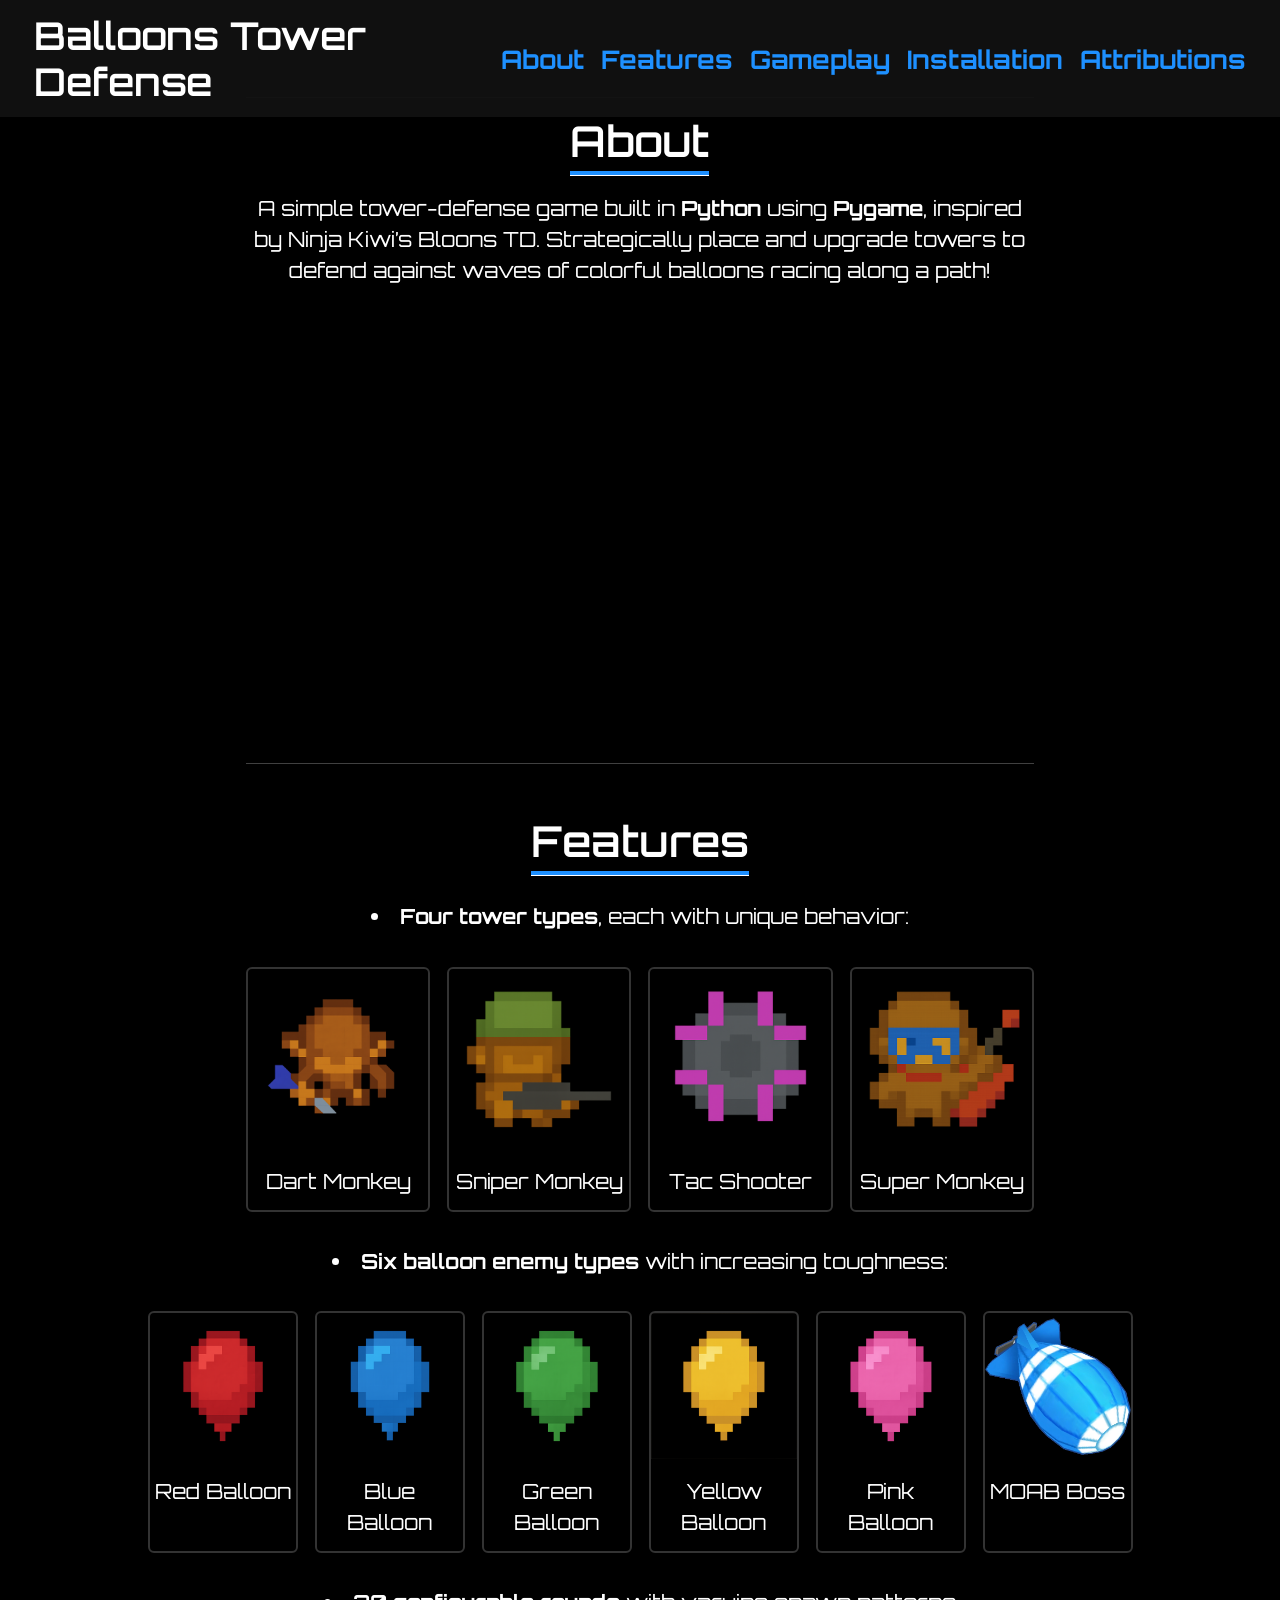
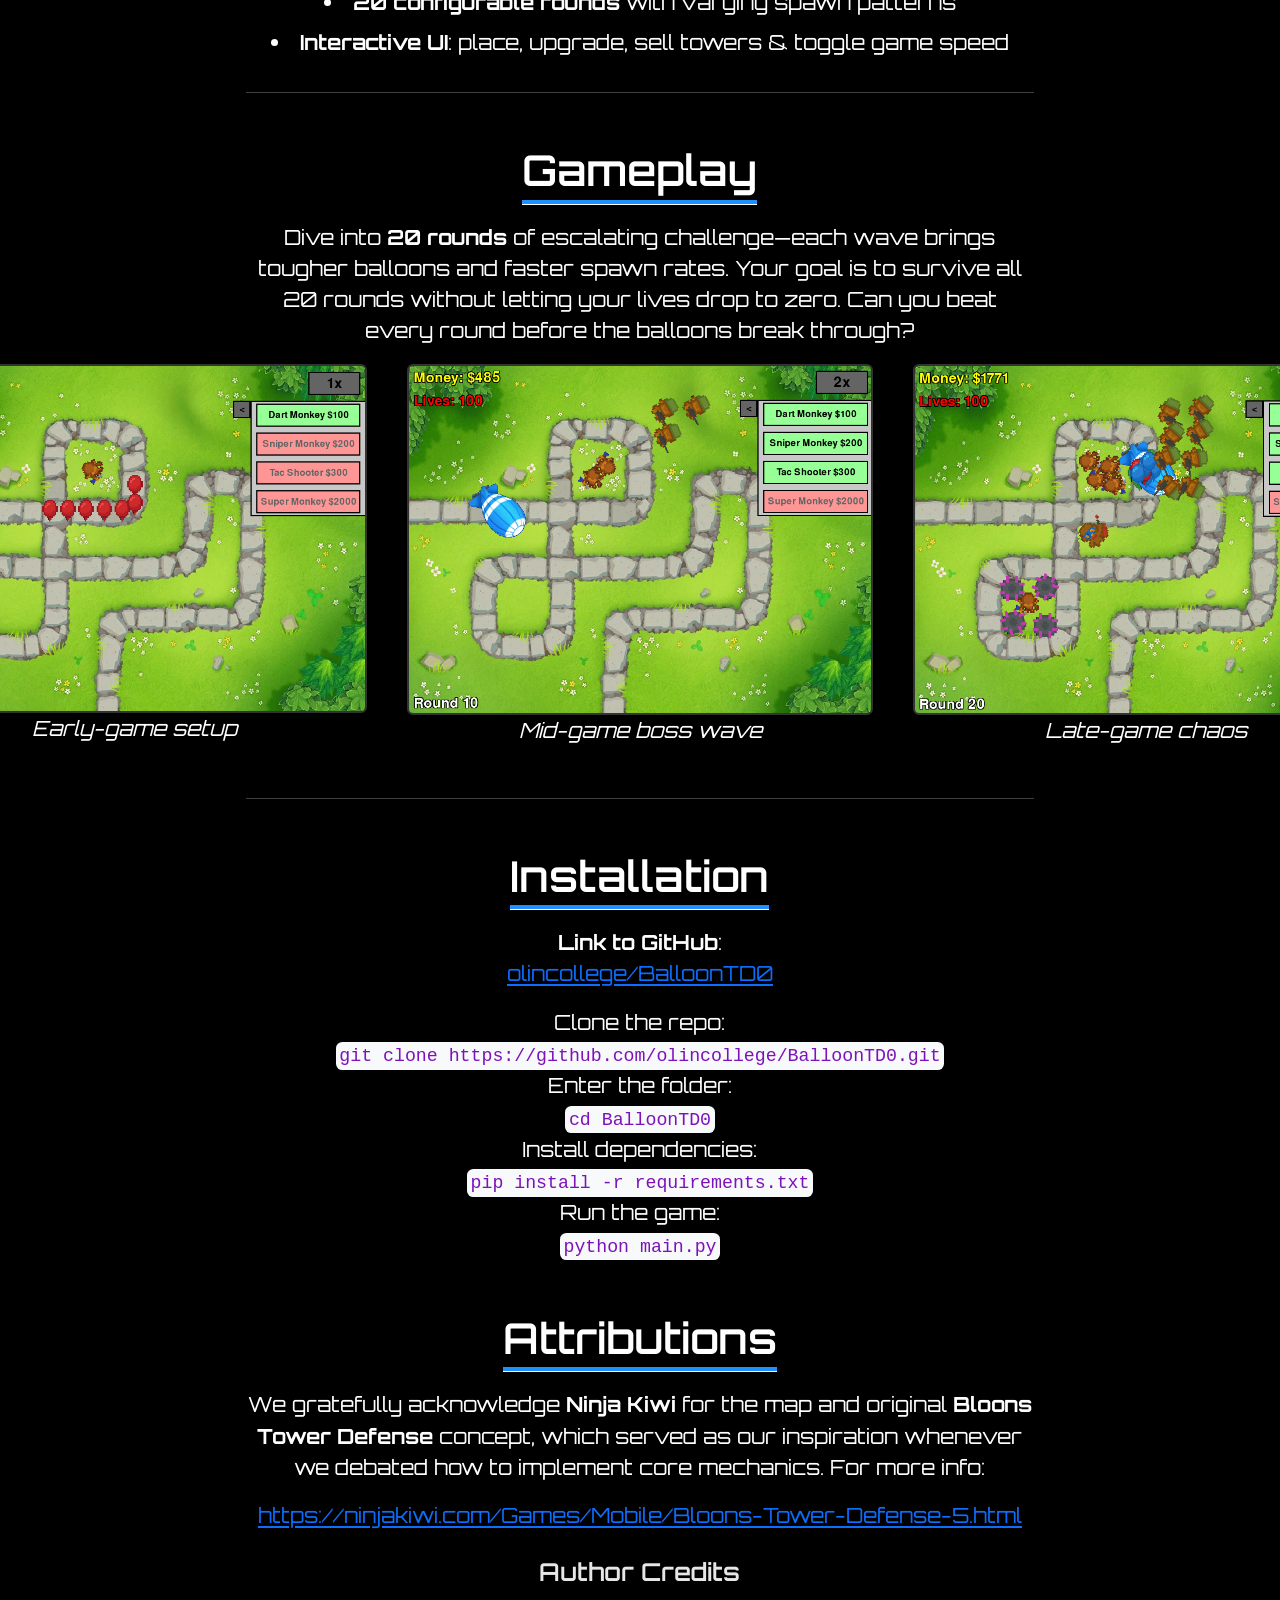
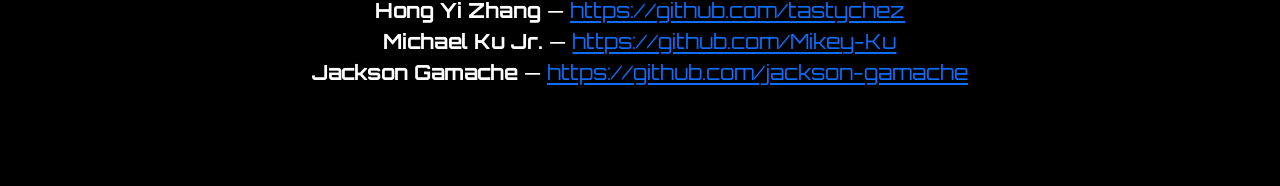
==== commit 1b16ee36: "website update, some cleanup" ====
--- a/docs/index.html
+++ b/docs/index.html
@@ -58,7 +58,11 @@
 <hr>
 <section id="about" class="level2">
 <h2 class="anchored" data-anchor-id="about">About</h2>
-<p>A simple tower-defense game built in <strong>Python</strong> using <strong>Pygame</strong>, inspired by Ninja Kiwi’s Bloons TD. Strategically place and upgrade towers to defend against waves of colorful balloons racing along custom paths!</p>
+<p>A simple tower-defense game built in <strong>Python</strong> using <strong>Pygame</strong>, inspired by Ninja Kiwi’s Bloons TD. Strategically place and upgrade towers to defend against waves of colorful balloons racing along a path!</p>
+<!-- Embed gameplay video -->
+<div class="video-wrapper">
+<p><iframe width="840" height="473" src="https://www.youtube.com/embed/7HgJIAUtICU?si=svpTbFW-dhf79KXC" title="About Video" frameborder="0" allow="accelerometer; autoplay; clipboard-write; encrypted-media; gyroscope; picture-in-picture" allowfullscreen=""> </iframe></p>
+</div>
 <hr>
 </section>
 <section id="features" class="level2">
@@ -142,8 +146,7 @@
 </section>
 <section id="gameplay" class="level2">
 <h2 class="anchored" data-anchor-id="gameplay">Gameplay</h2>
-<p>Watch the action in motion!<br>
-<a href="https://youtu.be/%3Cyour-video-id%3E">▶️ Watch gameplay video</a></p>
+<p>Dive into <strong>20 rounds</strong> of escalating challenge—each wave brings tougher balloons and faster spawn rates. Your goal is to survive all 20 rounds without letting your lives drop to zero. Can you beat every round before the balloons break through? <br></p>
 <div class="screenshot-grid">
 <p><!-- Screenshot 1 --> <img src="screenshots/game_stages/wave_1_setup.png" class="img-fluid" alt="Wave 1 Setup"><br>
 <em>Early-game setup</em></p>
@@ -156,11 +159,13 @@
 </section>
 <section id="installation" class="level2">
 <h2 class="anchored" data-anchor-id="installation">Installation</h2>
+<p><strong>Link to GitHub</strong>:<br>
+<a href="https://github.com/olincollege/BalloonTD0">olincollege/BalloonTD0</a></p>
 <p>Clone the repo: <br><code>git clone https://github.com/olincollege/BalloonTD0.git</code><br> Enter the folder: <br> <code>cd BalloonTD0</code> <br> Install dependencies: <br> <code>pip install -r requirements.txt</code><br> Run the game: <br> <code>python main.py</code> <br></p>
 </section>
 <section id="attributions" class="level2">
 <h2 class="anchored" data-anchor-id="attributions">Attributions</h2>
-<p>We gratefully acknowledge <strong>Ninja Kiwi</strong> for the original <strong>Bloons Tower Defense</strong> concept, which served as our inspiration whenever we debated how to implement core mechanics. For more info:</p>
+<p>We gratefully acknowledge <strong>Ninja Kiwi</strong> for the map and original <strong>Bloons Tower Defense</strong> concept, which served as our inspiration whenever we debated how to implement core mechanics. For more info:</p>
 <p><a href="https://ninjakiwi.com/Games/Mobile/Bloons-Tower-Defense-5.html">https://ninjakiwi.com/Games/Mobile/Bloons-Tower-Defense-5.html</a></p>
 <section id="author-credits" class="level3">
 <h3 class="anchored" data-anchor-id="author-credits">Author Credits</h3>
--- a/docs/style.css
+++ b/docs/style.css
@@ -1,9 +1,8 @@
 /* docs/style.css */
 
-/* ── IMPORT & FONT ───────────────────────────────────────────────────────────── */
+/* IMPORT & FONT */
 @import url('https://fonts.googleapis.com/css2?family=Orbitron:wght@400;700&display=swap');
 
-/* ── GLOBAL RESET ────────────────────────────────────────────────────────────── */
 * {
   box-sizing: border-box;
 }
@@ -16,14 +15,14 @@
   text-align: center;
 }
 
-/* ── HEADER BAR ─────────────────────────────────────────────────────────────── */
+/* HEADER BAR */
 .site-header {
   position: fixed;
   top: 0;
   left: 0;
   width: 100%;
   background: rgba(17, 17, 17, 0.95);
-  padding: 0.75rem 2rem;           /* smaller vertical padding to tighten the bar */
+  padding: 0.75rem 2rem;          
   display: flex;
   align-items: center;
   justify-content: space-between;
@@ -38,7 +37,7 @@
   text-align: left;               /* keep the title flush left */
 }
 
-/* ── NAV LINKS ──────────────────────────────────────────────────────────────── */
+/* NAV LINKS */
 .site-nav {
   display: flex;
   gap: 1rem;
@@ -46,7 +45,7 @@
 
 .site-nav a {
   color: #1e90ff;
-  font-size: 1.125rem;            /* slightly smaller for balance */
+  font-size: 1.125rem;           
   font-weight: bold;
   text-decoration: none;
   transition: color 0.3s ease;
@@ -56,21 +55,20 @@
   text-decoration: underline;
 }
 
-/* ── CONTENT PADDING ───────────────────────────────────────────────────────── */
+/* CONTENT PADDING */
 .content,
 main {
   /* push everything down so it's not hidden behind the fixed header */
   padding-top: 3.5rem;            /* approx equal to header height */
 }
-/* ── FIX ANCHOR SCROLLING UNDER FIXED HEADER ───────────────────────────── */
+
+/* FIX ANCHOR SCROLLING UNDER FIXED HEADER */
 .content {
-    /* push content down */
     padding-top: 3.5rem;
-    /* leave 3.5rem of “scroll padding” so anchors never go beneath the header */
     scroll-padding-top: 3.5rem;
   }
   
-/* ── HIDE AUTO-GENERATED ANCHORS ───────────────────────────────────────────── */
+/* HIDE AUTO-GENERATED ANCHORS */
 .content h1 a,
 .content h2 a,
 .content h3 a,
@@ -80,7 +78,7 @@
   display: none !important;
 }
 
-/* ── SECTION HEADERS ───────────────────────────────────────────────────────── */
+/* SECTION HEADERS */
 .content h2 {
     display: inline-block;
     position: relative;
@@ -99,28 +97,46 @@
     background: #1e90ff;
   }
   
-  /* ── FORCE FEATURES HEADING TO BREAK ─────────────────────────────────── */
+  /* VIDEO EMBED WRAPPER */
+.video-wrapper {
+  width: 100%;
+  max-width: 800px;       
+  margin: 1rem auto;      
+  position: relative;    
+  padding-bottom: 56.25%; /* 16:9 ratio (9/16 = .5625) */
+  height: 0;
+  overflow: hidden;
+}
+.video-wrapper iframe {
+  position: absolute;
+  top: 0; left: 0;
+  width: 100%;
+  height: 100%;
+  border: 0;
+}
+
+  /* FORCE FEATURES HEADING TO BREAK */
   h2#features {
-    display: block;       /* full-width, so next element drops below */
-    margin-bottom: 1rem;  /* breathing room under “Features” */
-  }
-  
-/* ── FEATURES ── */
+    display: block;       
+    margin-bottom: 1rem;  
+  }
+  
+/* FEATURES */
 #features {
-    text-align: center;      /* center the list container */
+    text-align: center;     
   }
   
   #features ul {
-    padding-left: 0;         /* remove default indent */
-    margin: 0 auto 2rem;     /* center and add bottom spacing */
-    max-width: 800px;        /* keep your width cap */
+    padding-left: 0;        
+    margin: 0 auto 2rem;     
+    max-width: 800px;        
     
-    list-style-position: inside;  /* bullet becomes part of text flow */
-    text-align: center;           /* center bullet + text together */
+    list-style-position: inside;  
+    text-align: center;         
   }
   
   #features ul li {
-    margin: 0.5rem 0;        /* vertical spacing between items */
+    margin: 0.5rem 0;      
   }
   
   
@@ -165,7 +181,7 @@
   text-align: center;
 }
 
-/* ── UNIFORM BALLOON WIDTH ───────────────────────────────────────────────── */
+/* UNIFORM BALLOON WIDTH  */
 .balloon-grid .balloon-item {
     width: 150px;
     flex: 0 0 150px;
@@ -175,70 +191,70 @@
     height: auto;
   }
 
-/* ── GAMEPLAY SCREENSHOTS ─────────────────────────────────────────────────── */
+/* GAMEPLAY SCREENSHOTS */
 .screenshot-grid {
     display: grid;
     grid-template-columns: repeat(3, 480px);  /* three 480px-wide columns */
     justify-content: center;                  /* center the whole grid */
     gap: 1.5rem;
-    margin: 1rem auto 2rem;                   /* auto-side margins center container */
+    margin: 1rem auto 2rem;                  
   }
   
   .screenshot-grid img {
-    width: 97%;   /* fill its 480px cell */
+    width: 97%;  
     height: auto;
     border: 2px solid #333;
     border-radius: 6px;
-    max-width: none; /* allow it to grow to full cell width */
-  }
-  
-
-/* ── FOOTER ───────────────────────────────────────────────────────────────── */
+    max-width: none; 
+  }
+  
+
+/* FOOTER */
 footer {
   padding: 2rem 0;
   background: #111;
   font-size: 0.9rem;
 }
 
-/* ── INSTALLATION STEPS ───────────────────────────────────────────────────── */
+/* INSTALLATION STEPS */
 #installation ol {
     max-width: 600px;       /* cap width so text lines aren’t super wide */
-    margin: 0 auto 2rem;    /* center it with some bottom space */
-    padding-left: 0;        /* remove default indent */
+    margin: 0 auto 2rem;    
+    padding-left: 0;       
   }
   
   #installation ol li {
-    margin: 0.75rem 0;      /* space between steps */
-    font-size: 1.125rem;    /* match your body text size */
+    margin: 0.75rem 0;      
+    font-size: 1.125rem;    
   }
   
   #installation ol li code {
     display: inline-block;  
-    padding: 0.2rem 0.5rem;  /* tiny pill around code */
+    padding: 0.2rem 0.5rem; 
     background: rgba(255,255,255,0.1);
     border-radius: 4px;
     font-family: monospace;
   }
   
-  /* ── TYPOGRAPHY SCALE ───────────────────────────────────────────────────────── */
+  /* TYPOGRAPHY SCALE */
 
 /* bump up the root font-size (all rems will scale from here) */
 html {
-    font-size: 45px;    /* default was likely 16px—18px = ~12.5% larger */
+    font-size: 45px;    
   }
   
   /* headings */
   .site-header h1 {
-    font-size: 2.25rem;    /* was 2.25rem; now ~54px */
+    font-size: 2.25rem;    
   }
   
   .content h2 {
-    font-size: 2.5rem;  /* was 1.75rem; now ~45px */
+    font-size: 2.5rem;  
   }
   
   /* nav links */
   .site-nav a {
-    font-size: 1.5rem; /* was 1.125rem; now ~22px */
+    font-size: 1.5rem; 
   }
   
   /* body copy, list items, captions */
@@ -251,7 +267,7 @@
   .balloon-grid figcaption,
   .screenshot-grid em,
   .screenshot-grid p {
-    font-size: 1.225rem; /* ~20px base copy */
+    font-size: 1.225rem; 
   }
   
   
